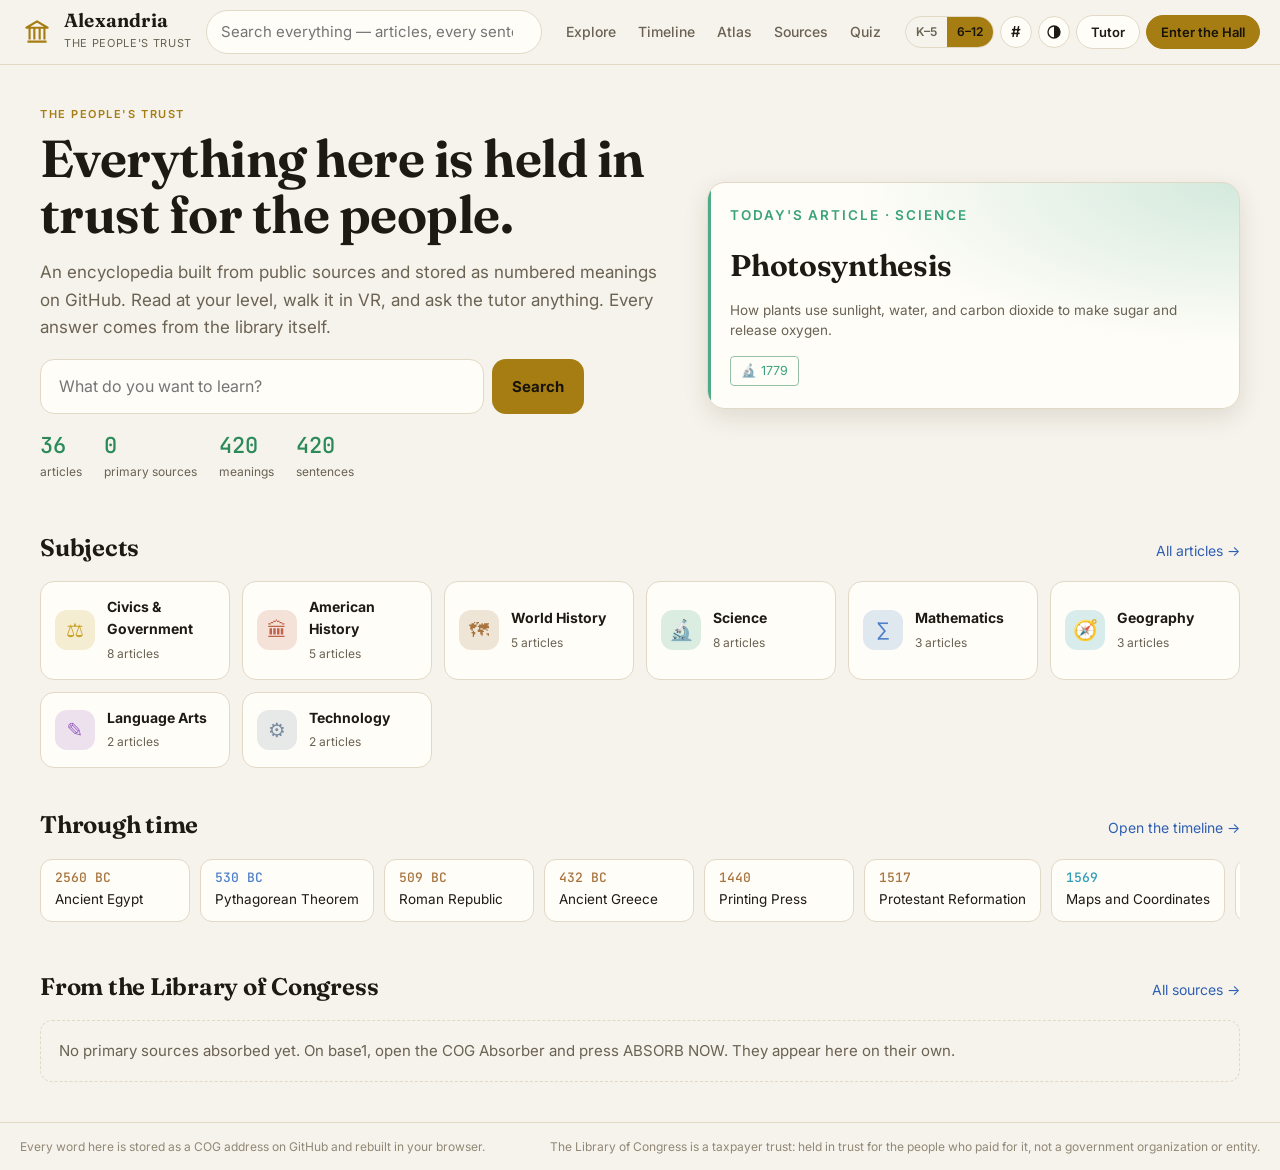
==== alexandria/index.html @ a0bfb89f "Alexandria: modern encyclopedia reader (PC + WebXR VR) built only from COG packs, with grounded tuto" ====
<!DOCTYPE html>
<html lang="en">
<head>
<meta charset="UTF-8">
<meta name="viewport" content="width=device-width, initial-scale=1">
<title>Alexandria — the People's Trust</title>
<meta name="description" content="A modern encyclopedia built entirely from COG numbered meanings on GitHub, with a tutor that answers only from its sources. On PC and in VR.">
<link rel="preconnect" href="https://fonts.googleapis.com">
<link rel="preconnect" href="https://fonts.gstatic.com" crossorigin>
<link href="https://fonts.googleapis.com/css2?family=Fraunces:opsz,wght@9..144,500;9..144,650&family=Inter:wght@400;500;600&family=JetBrains+Mono:wght@400;500&display=swap" rel="stylesheet">
<link rel="stylesheet" href="app.css">
<link rel="icon" href="data:image/svg+xml,%3Csvg xmlns='http://www.w3.org/2000/svg' viewBox='0 0 64 64'%3E%3Crect width='64' height='64' rx='14' fill='%2311151c'/%3E%3Cpath d='M14 50h36M18 46V26M27 46V26M37 46V26M46 46V26M12 24l20-12 20 12z' stroke='%23d4ad3b' stroke-width='4' fill='none' stroke-linejoin='round'/%3E%3C/svg%3E">
<script type="importmap">
{ "imports": {
  "three": "https://cdn.jsdelivr.net/npm/three@0.160.0/build/three.module.js",
  "three/addons/": "https://cdn.jsdelivr.net/npm/three@0.160.0/examples/jsm/"
} }
</script>
</head>
<body>
<header class="top">
  <a class="brand" href="#/">
    <svg viewBox="0 0 64 64" aria-hidden="true"><path d="M14 50h36M18 46V26M27 46V26M37 46V26M46 46V26M12 24l20-12 20 12z"/></svg>
    <span><b>Alexandria</b><small>the People's Trust</small></span>
  </a>
  <div class="search">
    <input id="q" type="search" placeholder="Search everything — articles, every sentence, primary sources" autocomplete="off" aria-label="Search">
    <div id="sugg" class="sugg" hidden></div>
  </div>
  <nav class="nav">
    <a href="#/explore" data-nav="explore">Explore</a>
    <a href="#/timeline" data-nav="timeline">Timeline</a>
    <a href="#/atlas" data-nav="atlas">Atlas</a>
    <a href="#/sources" data-nav="sources">Sources</a>
    <a href="#/quiz" data-nav="quiz">Quiz</a>
  </nav>
  <div class="tools">
    <div class="seg" role="group" aria-label="Reading level">
      <button data-level="young" title="Young readers (K–5)">K–5</button>
      <button data-level="deeper" title="Explore deeper (6–12)">6–12</button>
    </div>
    <button class="icon" id="nums" title="Show COG numbers" aria-pressed="false">#</button>
    <button class="icon" id="theme" title="Light / dark"><svg viewBox="0 0 24 24" aria-hidden="true"><path d="M12 2a10 10 0 1 0 0 20 10 10 0 0 0 0-20zm0 2v16a8 8 0 0 1 0-16z"/></svg></button>
    <button class="pill" id="tutorBtn">Tutor</button>
    <button class="pill gold" id="vrBtn" title="Walk the library in VR (or in 3D on this screen)">Enter the Hall</button>
  </div>
</header>

<main id="view" tabindex="-1"></main>

<aside id="tutor" class="tutor" hidden aria-label="Tutor">
  <div class="tutor-head">
    <div><b>Tutor</b><small id="tutorMode">answers only from the library</small></div>
    <button class="icon" id="tutorSet" title="Settings">⚙</button>
    <button class="icon" id="tutorClose" title="Close">✕</button>
  </div>
  <div id="tutorCfg" class="tutor-cfg" hidden>
    <label><input type="checkbox" id="useModel"> Let base1's local model write the answers (still only from library passages)</label>
    <div class="row"><input id="ollamaUrl" placeholder="http://localhost:11434"><select id="ollamaModel"></select><button id="ollamaTest">Connect</button></div>
    <p class="fine">On base1, start Ollama with <code>OLLAMA_ORIGINS=https://pxd2.github.io</code> so this page may talk to it. Without it the tutor still answers from the library.</p>
  </div>
  <div id="chat" class="chat"></div>
  <div class="chips" id="chips"></div>
  <form id="ask" class="ask"><input id="askIn" placeholder="Ask anything about the library…" autocomplete="off"><button>Ask</button></form>
</aside>

<div id="hall" class="hall" hidden>
  <div class="hall-bar"><b>The Great Hall</b><span id="hallHint">Drag to look · click a book to read · click the floor to walk</span><button class="pill" id="hallExit">Leave the Hall</button></div>
</div>

<footer class="foot">
  <span>Every word here is stored as a COG address on GitHub and rebuilt in your browser.</span>
  <span id="trust"></span>
</footer>
<script type="module" src="app.js"></script>
</body>
</html>
---- alexandria/app.css ----
:root {
  --bg: #0d1016; --bg2: #121620; --panel: #161b26; --panel2: #1c2230; --line: #262d3b; --ink: #e9e6df; --muted: #9aa1ad;
  --dim: #6c7380; --gold: #d4ad3b; --gold2: #e9c55a; --blue: #7aa7f0; --ok: #79c99d; --shadow: 0 10px 30px rgba(0,0,0,.35);
  --serif: "Fraunces", Georgia, serif; --sans: "Inter", system-ui, -apple-system, "Segoe UI", sans-serif; --mono: "JetBrains Mono", ui-monospace, Consolas, monospace;
  color-scheme: dark;
}
@media (prefers-color-scheme: light) {
  :root:not([data-theme="dark"]) {
    --bg: #f6f3ec; --bg2: #efe9dd; --panel: #fffdf8; --panel2: #f4efe4; --line: #e1d8c6; --ink: #1d1a14; --muted: #6a6253;
    --dim: #918876; --gold: #a57d12; --gold2: #8a6a10; --blue: #2f5fb3; --ok: #2c8a5a; --shadow: 0 8px 24px rgba(60,45,10,.12); color-scheme: light;
  }
}
:root[data-theme="light"] {
  --bg: #f6f3ec; --bg2: #efe9dd; --panel: #fffdf8; --panel2: #f4efe4; --line: #e1d8c6; --ink: #1d1a14; --muted: #6a6253;
  --dim: #918876; --gold: #a57d12; --gold2: #8a6a10; --blue: #2f5fb3; --ok: #2c8a5a; --shadow: 0 8px 24px rgba(60,45,10,.12); color-scheme: light;
}
:root[data-theme="dark"] { color-scheme: dark; }
* { box-sizing: border-box; }
[hidden] { display: none !important; }
html, body { margin: 0; }
body { background: var(--bg); color: var(--ink); font: 15px/1.6 var(--sans); min-height: 100vh; display: flex; flex-direction: column; }
a { color: var(--blue); text-decoration: none; }
a:hover { text-decoration: underline; }
button { font: inherit; color: inherit; cursor: pointer; }
input, select { font: inherit; color: var(--ink); }
.fine { font-size: 12px; color: var(--muted); }
code { font-family: var(--mono); font-size: .85em; background: var(--panel2); padding: 1px 5px; border-radius: 4px; }

/* ---------- top bar */
.top { position: sticky; top: 0; z-index: 20; display: flex; align-items: center; gap: 14px; padding: 10px 20px;
  background: color-mix(in srgb, var(--bg) 88%, transparent); backdrop-filter: blur(10px); border-bottom: 1px solid var(--line); }
.brand { display: flex; align-items: center; gap: 10px; color: var(--ink); text-decoration: none !important; flex: none; }
.brand svg { width: 34px; height: 34px; stroke: var(--gold); stroke-width: 4; fill: none; stroke-linejoin: round; }
.brand b { font: 650 19px/1 var(--serif); letter-spacing: .01em; display: block; }
.brand small { font-size: 11px; color: var(--muted); letter-spacing: .06em; text-transform: uppercase; }
.search { position: relative; flex: 1; min-width: 160px; max-width: 520px; }
.search input { width: 100%; padding: 9px 14px; border-radius: 999px; border: 1px solid var(--line); background: var(--panel); outline: none; }
.search input:focus { border-color: var(--gold); box-shadow: 0 0 0 3px color-mix(in srgb, var(--gold) 20%, transparent); }
.sugg { position: absolute; top: calc(100% + 6px); left: 0; right: 0; background: var(--panel); border: 1px solid var(--line); border-radius: 12px;
  box-shadow: var(--shadow); max-height: 70vh; overflow: auto; padding: 6px; }
.sugg h6 { margin: 8px 10px 4px; font: 600 10px/1 var(--sans); letter-spacing: .1em; text-transform: uppercase; color: var(--dim); }
.sugg a { display: block; padding: 7px 10px; border-radius: 8px; color: var(--ink); text-decoration: none; }
.sugg a:hover, .sugg a.on { background: var(--panel2); }
.sugg a small { display: block; color: var(--muted); font-size: 12px; white-space: nowrap; overflow: hidden; text-overflow: ellipsis; }
.nav { display: flex; gap: 2px; }
.nav a { color: var(--muted); padding: 6px 10px; border-radius: 8px; text-decoration: none; font-weight: 500; font-size: 14px; }
.nav a:hover, .nav a.on { color: var(--ink); background: var(--panel); }
.tools { display: flex; align-items: center; gap: 6px; margin-left: auto; }
.seg { display: flex; border: 1px solid var(--line); border-radius: 999px; overflow: hidden; }
.seg button { background: transparent; border: 0; padding: 5px 10px; font-size: 12px; font-weight: 600; color: var(--muted); }
.seg button.on { background: var(--gold); color: #17130a; }
.icon svg { width: 16px; height: 16px; display: block; margin: auto; fill: currentColor; }
.icon { width: 32px; height: 32px; border-radius: 999px; border: 1px solid var(--line); background: var(--panel); font-weight: 600; }
.icon[aria-pressed="true"] { border-color: var(--gold); color: var(--gold); }
.pill { border: 1px solid var(--line); background: var(--panel); padding: 6px 14px; border-radius: 999px; font-weight: 600; font-size: 13px; }
.pill:hover { border-color: var(--gold); }
.pill.gold { background: var(--gold); color: #17130a; border-color: var(--gold); }
.pill.gold:hover { background: var(--gold2); }
@media (max-width: 1180px) { .nav { display: none; } }
@media (max-width: 760px) {
  .top { flex-wrap: wrap; padding: 8px 16px; gap: 8px; }
  .brand small { display: none; }
  .search { order: 3; flex-basis: 100%; max-width: none; }
  .tools { gap: 4px; }
  #vrBtn { padding: 6px 10px; }
}

main { flex: 1; width: 100%; max-width: 1240px; margin: 0 auto; padding: 26px 20px 40px; outline: none; }
@media (max-width: 760px) { main { padding: 18px 16px 30px; } }
.foot { display: flex; flex-wrap: wrap; gap: 6px 20px; justify-content: space-between; padding: 14px 20px; border-top: 1px solid var(--line); font-size: 12px; color: var(--dim); }

/* ---------- shared blocks */
.kicker { font: 600 11px/1 var(--sans); letter-spacing: .14em; text-transform: uppercase; color: var(--gold); margin: 0 0 10px; }
h1, h2, h3 { font-family: var(--serif); font-weight: 650; letter-spacing: -.01em; margin: 0; }
h1 { font-size: clamp(30px, 4.4vw, 52px); line-height: 1.08; }
h2 { font-size: 24px; margin-bottom: 14px; }
.lead { color: var(--muted); font-size: 17px; max-width: 46rem; }
.grid { display: grid; gap: 14px; grid-template-columns: repeat(auto-fill, minmax(240px, 1fr)); }
.card { position: relative; display: block; background: var(--panel); border: 1px solid var(--line); border-radius: 14px; padding: 16px 16px 14px;
  color: var(--ink); text-decoration: none !important; transition: transform .15s, border-color .15s, box-shadow .15s; overflow: hidden; }
.card:hover { transform: translateY(-2px); border-color: color-mix(in srgb, var(--accent, var(--gold)) 70%, var(--line)); box-shadow: var(--shadow); }
.card::before { content: ""; position: absolute; inset: 0 auto 0 0; width: 3px; background: var(--accent, var(--gold)); opacity: .9; }
.card h3 { font-size: 18px; margin: 2px 0 6px; }
.card p { margin: 0; color: var(--muted); font-size: 13.5px; line-height: 1.5; }
.card .meta { font: 500 11px/1 var(--mono); color: var(--accent, var(--gold)); letter-spacing: .03em; }
.section { margin-top: 38px; }
.row-head { display: flex; align-items: baseline; justify-content: space-between; gap: 12px; }
.row-head a { font-size: 14px; }
.empty { color: var(--muted); padding: 18px; border: 1px dashed var(--line); border-radius: 12px; }

/* ---------- home */
.hero { display: grid; grid-template-columns: 1.2fr 1fr; gap: 28px; align-items: center; padding: 18px 0 8px; }
.hero .big-search { margin-top: 18px; display: flex; gap: 8px; max-width: 34rem; }
.hero .big-search input { flex: 1; padding: 14px 18px; border-radius: 14px; border: 1px solid var(--line); background: var(--panel); font-size: 16px; outline: none; }
.hero .big-search input:focus { border-color: var(--gold); }
.hero .big-search button { border: 0; background: var(--gold); color: #17130a; border-radius: 14px; padding: 0 20px; font-weight: 700; }
.stats { display: flex; flex-wrap: wrap; gap: 22px; margin-top: 20px; }
.stats b { display: block; font: 500 22px/1.1 var(--mono); color: var(--ok); }
.stats span { font-size: 12px; color: var(--muted); }
.feature { background: radial-gradient(120% 120% at 100% 0%, color-mix(in srgb, var(--accent) 22%, var(--panel)) 0%, var(--panel) 60%);
  border: 1px solid var(--line); border-radius: 18px; padding: 22px; box-shadow: var(--shadow); }
.feature .kicker { color: var(--accent); }
.feature h2 { font-size: 30px; margin: 4px 0 10px; }
.feature p { color: var(--muted); margin: 0 0 16px; }
@media (max-width: 900px) { .hero { grid-template-columns: minmax(0, 1fr); } }
.hero > * { min-width: 0; }
.hero .big-search input { min-width: 0; }
.subjects { display: grid; gap: 12px; grid-template-columns: repeat(auto-fill, minmax(170px, 1fr)); }
.subject { display: flex; gap: 12px; align-items: center; padding: 14px; border-radius: 14px; background: var(--panel); border: 1px solid var(--line);
  color: var(--ink); text-decoration: none !important; transition: border-color .15s, transform .15s; }
.subject:hover { border-color: var(--accent); transform: translateY(-1px); }
.subject i { font-style: normal; width: 40px; height: 40px; border-radius: 12px; display: grid; place-items: center; font-size: 20px;
  background: color-mix(in srgb, var(--accent) 18%, transparent); color: var(--accent); flex: none; }
.subject b { display: block; font-size: 14px; }
.subject small { color: var(--muted); font-size: 12px; }
.strip { display: flex; gap: 10px; overflow-x: auto; padding-bottom: 8px; scroll-snap-type: x mandatory; }
.strip a { flex: 0 0 auto; scroll-snap-align: start; padding: 10px 14px; border-radius: 12px; background: var(--panel); border: 1px solid var(--line);
  color: var(--ink); text-decoration: none; min-width: 150px; }
.strip a b { display: block; font: 500 13px/1.3 var(--mono); color: var(--accent); }
.strip a span { font-size: 13.5px; }

/* ---------- article */
.article { display: grid; grid-template-columns: minmax(0, 1fr) 300px; gap: 36px; }
@media (max-width: 980px) { .article { grid-template-columns: 1fr; } }
.crumbs { font-size: 13px; color: var(--muted); margin-bottom: 12px; }
.art-head h1 { margin: 4px 0 10px; }
.facts { display: flex; flex-wrap: wrap; gap: 8px; margin: 14px 0 18px; }
.chip { display: inline-flex; align-items: center; gap: 6px; padding: 4px 10px; border-radius: 999px; background: var(--panel); border: 1px solid var(--line);
  font-size: 12.5px; color: var(--muted); }
.chip.s { color: var(--accent); border-color: color-mix(in srgb, var(--accent) 45%, var(--line)); }
.levels { display: inline-flex; gap: 4px; padding: 4px; background: var(--panel); border: 1px solid var(--line); border-radius: 12px; margin-bottom: 18px; }
.levels button { border: 0; background: transparent; padding: 7px 14px; border-radius: 9px; font-weight: 600; font-size: 13.5px; color: var(--muted); }
.levels button.on { background: var(--panel2); color: var(--ink); box-shadow: inset 0 0 0 1px var(--line); }
.prose { font: 400 19px/1.75 var(--serif); max-width: 44rem; }
.prose.young { font-size: 21px; line-height: 1.8; }
.prose p { margin: 0 0 1.1em; }
.s { border-radius: 4px; transition: background .2s; }
.s.speak { background: color-mix(in srgb, var(--gold) 28%, transparent); }
.nums .s { cursor: pointer; }
.nums .s:hover { background: color-mix(in srgb, var(--blue) 18%, transparent); }
.addr { display: none; font: 500 10px/1 var(--mono); color: var(--ok); vertical-align: super; margin-left: 2px; }
.nums .addr { display: inline; }
.art-actions { display: flex; flex-wrap: wrap; gap: 8px; margin: 6px 0 24px; }
.side > div { background: var(--panel); border: 1px solid var(--line); border-radius: 14px; padding: 16px; margin-bottom: 14px; }
.side h4 { margin: 0 0 10px; font: 600 11px/1 var(--sans); letter-spacing: .12em; text-transform: uppercase; color: var(--dim); }
.side ul { list-style: none; margin: 0; padding: 0; }
.side li { padding: 5px 0; border-bottom: 1px solid var(--line); font-size: 14px; }
.side li:last-child { border-bottom: 0; }
.mini-map { height: 190px; border-radius: 10px; overflow: hidden; }
.quiz { margin-top: 30px; background: var(--panel); border: 1px solid var(--line); border-radius: 16px; padding: 20px; max-width: 44rem; }
.quiz h3 { font-size: 20px; margin-bottom: 4px; }
.q { margin-top: 16px; }
.q p { margin: 0 0 8px; font-weight: 600; }
.opts { display: grid; gap: 6px; grid-template-columns: repeat(auto-fill, minmax(200px, 1fr)); }
.opts button { text-align: left; padding: 9px 12px; border-radius: 10px; border: 1px solid var(--line); background: var(--panel2); }
.opts button:hover:not(:disabled) { border-color: var(--gold); }
.opts button.right { border-color: var(--ok); background: color-mix(in srgb, var(--ok) 18%, var(--panel2)); }
.opts button.wrong { border-color: #d36b5a; background: color-mix(in srgb, #d36b5a 16%, var(--panel2)); }
.score { margin-top: 14px; font-weight: 600; color: var(--ok); }

/* ---------- meaning view */
.variants { list-style: none; padding: 0; margin: 14px 0 0; max-width: 46rem; }
.variants li { display: flex; gap: 14px; padding: 10px 0; border-bottom: 1px solid var(--line); font: 18px/1.5 var(--serif); }
.variants li b { font: 500 12px/2 var(--mono); color: var(--ok); min-width: 5.5em; }
.variants li.hi { color: var(--gold); }

/* ---------- timeline */
.tl-controls { display: flex; flex-wrap: wrap; gap: 6px; margin: 12px 0 18px; }
.tl-controls button { border: 1px solid var(--line); background: var(--panel); border-radius: 999px; padding: 5px 12px; font-size: 13px; }
.tl-controls button.on { background: var(--ink); color: var(--bg); border-color: var(--ink); }
.timeline { position: relative; margin-left: 10px; padding-left: 26px; border-left: 2px solid var(--line); }
.era { font: 650 22px/1 var(--serif); margin: 26px 0 12px -26px; padding-left: 26px; position: relative; color: var(--muted); }
.era::before { content: ""; position: absolute; left: -7px; top: 6px; width: 12px; height: 12px; border-radius: 50%; background: var(--gold); }
.tl-item { position: relative; display: grid; grid-template-columns: 90px 1fr; gap: 14px; padding: 10px 14px; margin: 6px 0; border-radius: 12px;
  background: var(--panel); border: 1px solid var(--line); color: var(--ink); text-decoration: none !important; scroll-margin-top: 120px; }
.tl-item::before { content: ""; position: absolute; left: -33px; top: 18px; width: 10px; height: 10px; border-radius: 50%; background: var(--accent); box-shadow: 0 0 0 3px var(--bg); }
.tl-item:hover { border-color: var(--accent); }
.tl-item.flash { animation: flash 1.6s ease-out; }
@keyframes flash { 0% { box-shadow: 0 0 0 3px var(--gold); } 100% { box-shadow: 0 0 0 0 transparent; } }
.tl-item b { font: 500 14px/1.6 var(--mono); color: var(--accent); }
.tl-item span small { display: block; color: var(--muted); font-size: 13px; }

/* ---------- atlas */
.atlas { height: calc(100vh - 230px); min-height: 420px; border-radius: 16px; overflow: hidden; border: 1px solid var(--line); }
.leaflet-container { background: var(--bg2) !important; font: inherit !important; }
.leaflet-popup-content-wrapper, .leaflet-popup-tip { background: var(--panel) !important; color: var(--ink) !important; }
.leaflet-popup-content a { font-weight: 600; }

/* ---------- reader for sources */
.doc { background: var(--panel); border: 1px solid var(--line); border-radius: 16px; padding: 24px; margin-top: 16px; }

/* ---------- tutor */
.tutor { position: fixed; z-index: 40; right: 16px; top: 76px; bottom: 16px; width: min(420px, calc(100vw - 32px)); display: flex; flex-direction: column;
  background: var(--panel); border: 1px solid var(--line); border-radius: 18px; box-shadow: var(--shadow); overflow: hidden; }
@media (max-width: 760px) { .tutor { inset: 0; width: auto; border-radius: 0; top: 0; } }
.tutor-head { display: flex; align-items: center; gap: 6px; padding: 12px 12px 12px 16px; border-bottom: 1px solid var(--line); }
.tutor-head > div { flex: 1; }
.tutor-head b { font: 650 18px/1 var(--serif); display: block; }
.tutor-head small { color: var(--muted); font-size: 12px; }
.tutor-cfg { padding: 12px 16px; border-bottom: 1px solid var(--line); background: var(--panel2); font-size: 13px; }
.tutor-cfg .row { display: flex; gap: 6px; margin: 8px 0; }
.tutor-cfg input:not([type]), .tutor-cfg select { flex: 1; min-width: 0; padding: 6px 8px; border-radius: 8px; border: 1px solid var(--line); background: var(--panel); }
.tutor-cfg button { border: 1px solid var(--line); background: var(--panel); border-radius: 8px; padding: 6px 10px; }
.chat { flex: 1; overflow: auto; padding: 14px 16px; display: flex; flex-direction: column; gap: 12px; }
.msg { max-width: 92%; padding: 10px 13px; border-radius: 14px; font-size: 14.5px; line-height: 1.55; }
.msg.me { align-self: flex-end; background: color-mix(in srgb, var(--blue) 22%, var(--panel2)); border-bottom-right-radius: 4px; }
.msg.ai { align-self: flex-start; background: var(--panel2); border-bottom-left-radius: 4px; }
.msg blockquote { margin: 8px 0 0; padding: 6px 10px; border-left: 3px solid var(--gold); background: color-mix(in srgb, var(--gold) 8%, transparent); border-radius: 0 8px 8px 0; font-family: var(--serif); }
.msg blockquote a { font: 500 11px/1 var(--mono); color: var(--ok); margin-left: 6px; }
.msg .acts { display: flex; flex-wrap: wrap; gap: 6px; margin-top: 8px; }
.msg .acts a { font-size: 12.5px; padding: 3px 9px; border-radius: 999px; border: 1px solid var(--line); text-decoration: none; }
.msg small { display: block; color: var(--dim); font-size: 11px; margin-top: 6px; }
.chips { display: flex; flex-wrap: wrap; gap: 6px; padding: 0 16px 10px; }
.chips button { font-size: 12.5px; border: 1px solid var(--line); background: transparent; border-radius: 999px; padding: 4px 10px; color: var(--muted); }
.chips button:hover { color: var(--ink); border-color: var(--gold); }
.ask { display: flex; gap: 8px; padding: 12px; border-top: 1px solid var(--line); }
.ask input { flex: 1; padding: 10px 12px; border-radius: 12px; border: 1px solid var(--line); background: var(--bg2); outline: none; }
.ask input:focus { border-color: var(--gold); }
.ask button { border: 0; border-radius: 12px; padding: 0 16px; background: var(--gold); color: #17130a; font-weight: 700; }

/* ---------- 3D / VR hall */
.hall { position: fixed; inset: 0; z-index: 60; background: #07090d; }
.hall canvas { display: block; }
.hall-bar { position: absolute; z-index: 2; top: 12px; left: 12px; right: 12px; display: flex; align-items: center; gap: 14px; padding: 8px 10px 8px 16px;
  background: rgba(15,18,25,.78); border: 1px solid #262d3b; border-radius: 14px; color: #e9e6df; backdrop-filter: blur(6px); }
.hall-bar span { flex: 1; color: #9aa1ad; font-size: 13px; }
.hall-bar .pill { background: #161b26; color: #e9e6df; border-color: #262d3b; }
#VRButton { font-family: var(--sans) !important; }
@media (prefers-reduced-motion: reduce) { * { transition: none !important; animation: none !important; } }
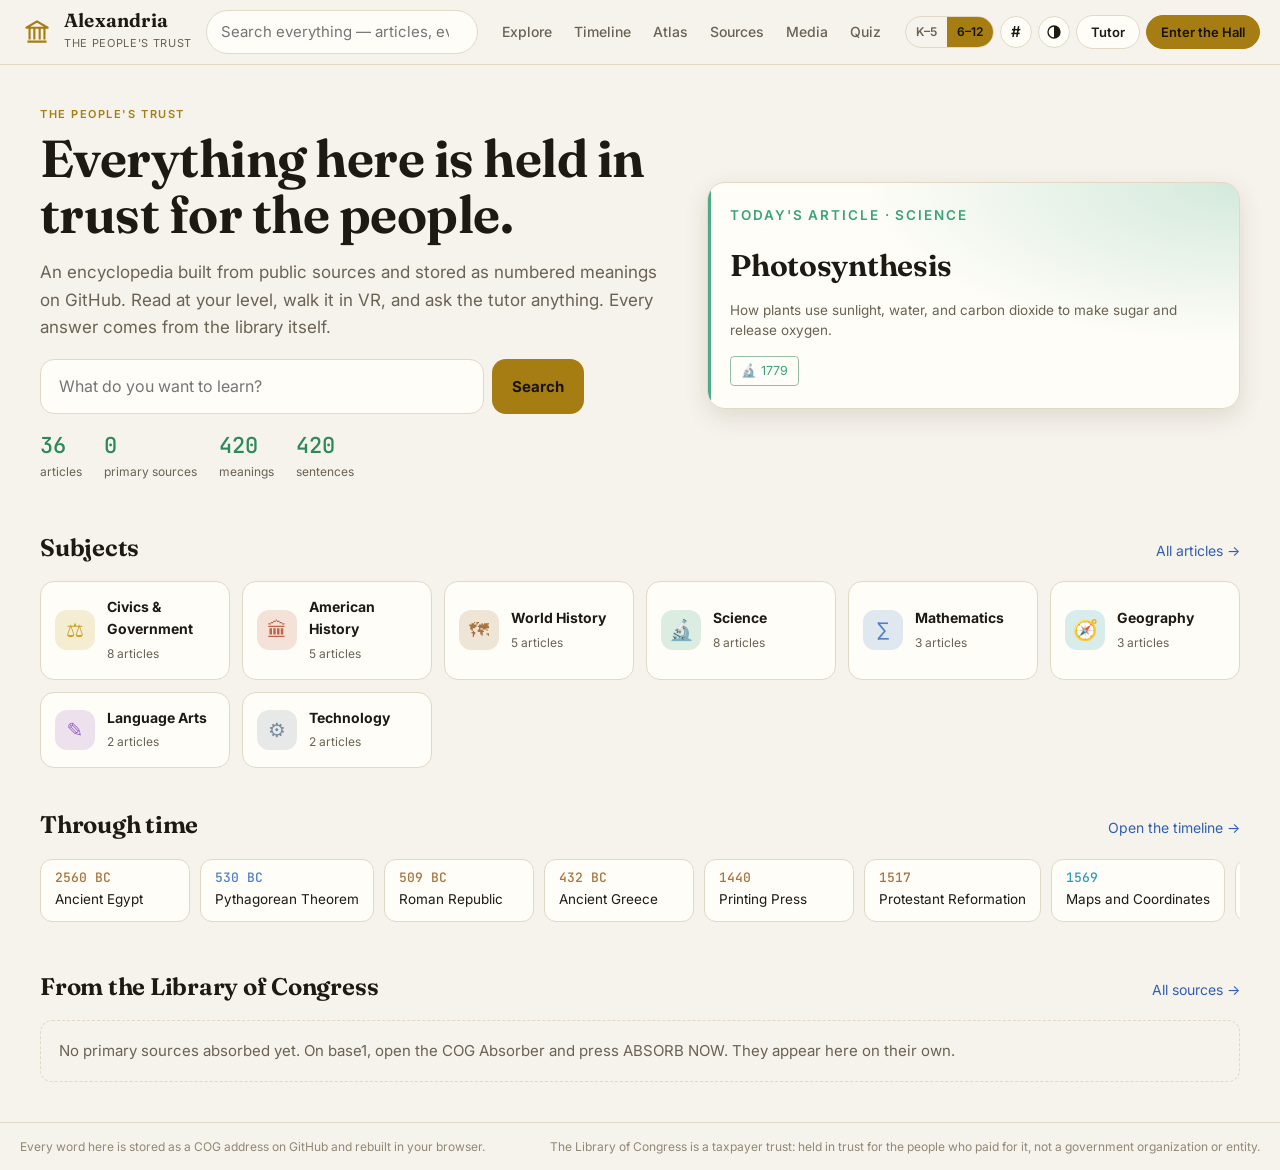
==== commit 1b7f3257: "Media and more archives: video, audio, photos, maps, manuscripts, newspapers from loc.gov + Internet" ====
--- a/alexandria/index.html
+++ b/alexandria/index.html
@@ -32,6 +32,7 @@
     <a href="#/timeline" data-nav="timeline">Timeline</a>
     <a href="#/atlas" data-nav="atlas">Atlas</a>
     <a href="#/sources" data-nav="sources">Sources</a>
+    <a href="#/media" data-nav="media">Media</a>
     <a href="#/quiz" data-nav="quiz">Quiz</a>
   </nav>
   <div class="tools">
--- a/alexandria/app.css
+++ b/alexandria/app.css
@@ -56,7 +56,11 @@
 .pill:hover { border-color: var(--gold); }
 .pill.gold { background: var(--gold); color: #17130a; border-color: var(--gold); }
 .pill.gold:hover { background: var(--gold2); }
-@media (max-width: 1180px) { .nav { display: none; } }
+@media (max-width: 1180px) {
+  .top { flex-wrap: wrap; }
+  .nav { order: 4; flex-basis: 100%; overflow-x: auto; scrollbar-width: none; margin: 0 -4px; }
+  .nav::-webkit-scrollbar { display: none; }
+}
 @media (max-width: 760px) {
   .top { flex-wrap: wrap; padding: 8px 16px; gap: 8px; }
   .brand small { display: none; }
@@ -189,6 +193,20 @@
 /* ---------- reader for sources */
 .doc { background: var(--panel); border: 1px solid var(--line); border-radius: 16px; padding: 24px; margin-top: 16px; }
 
+.card.has-thumb { padding-top: 0; }
+.thumb { position: relative; margin: 0 -16px 12px; height: 150px; background: var(--bg2) center/cover no-repeat; border-bottom: 1px solid var(--line); }
+.thumb b { position: absolute; left: 12px; bottom: 10px; width: 36px; height: 36px; border-radius: 50%; display: grid; place-items: center;
+  background: rgba(10,12,16,.75); color: #fff; font-size: 15px; }
+.media-box { margin: 18px 0 6px; max-width: 58rem; }
+.player { width: 100%; border-radius: 14px; background: #000; display: block; }
+video.player { max-height: 68vh; }
+.audio-wrap { display: flex; gap: 14px; align-items: center; background: var(--panel); border: 1px solid var(--line); border-radius: 14px; padding: 12px; }
+.audio-wrap img { width: 96px; height: 96px; object-fit: cover; border-radius: 10px; }
+.gallery { margin: 0; }
+.gallery > a img { width: 100%; max-height: 70vh; object-fit: contain; background: var(--bg2); border-radius: 14px; border: 1px solid var(--line); }
+.gallery .thumbs { display: flex; gap: 8px; margin-top: 8px; overflow-x: auto; }
+.gallery .thumbs img { width: 84px; height: 64px; object-fit: cover; border-radius: 8px; cursor: pointer; border: 1px solid var(--line); }
+
 /* ---------- tutor */
 .tutor { position: fixed; z-index: 40; right: 16px; top: 76px; bottom: 16px; width: min(420px, calc(100vw - 32px)); display: flex; flex-direction: column;
   background: var(--panel); border: 1px solid var(--line); border-radius: 18px; box-shadow: var(--shadow); overflow: hidden; }
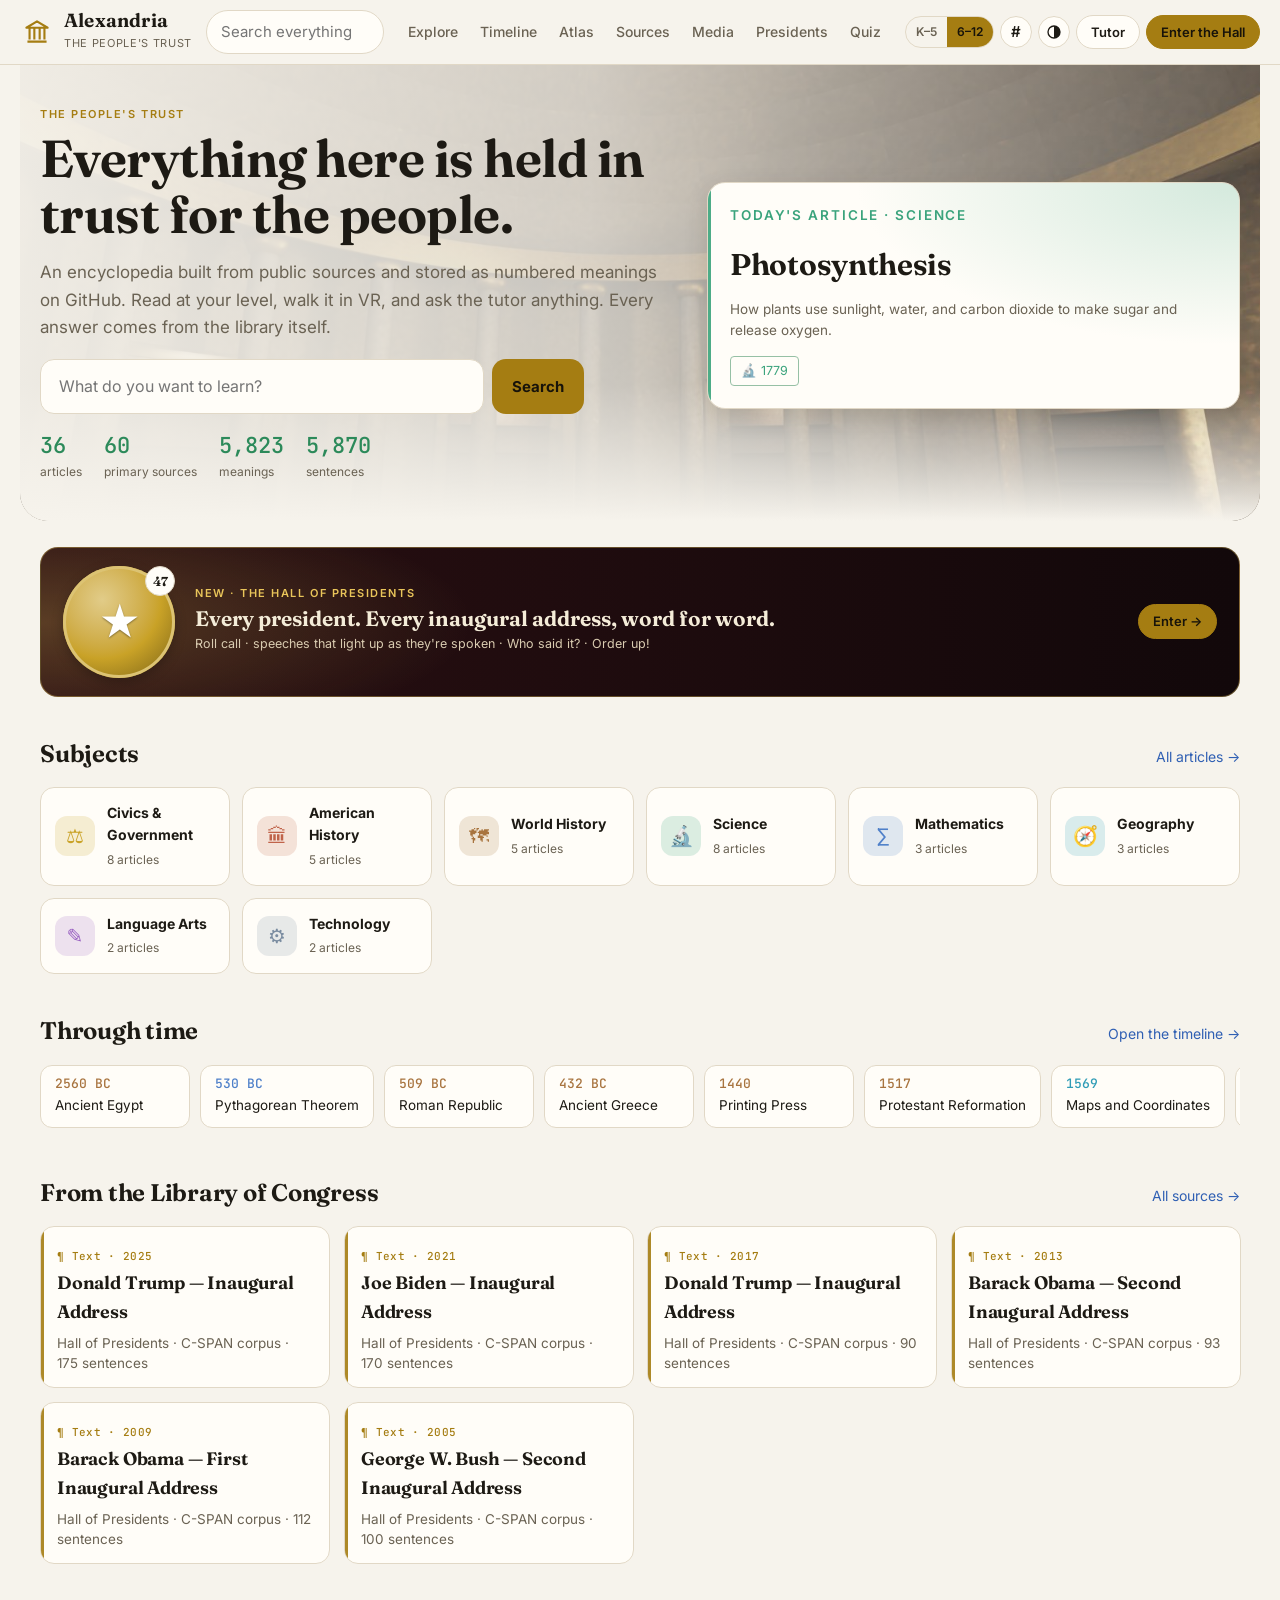
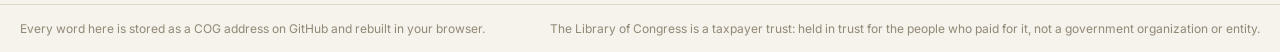
==== commit 53244d96: "Hall of Presidents (47 presidencies, 60 inaugural addresses as COG, roll call, games) + Blender-bake" ====
--- a/alexandria/index.html
+++ b/alexandria/index.html
@@ -33,6 +33,7 @@
     <a href="#/atlas" data-nav="atlas">Atlas</a>
     <a href="#/sources" data-nav="sources">Sources</a>
     <a href="#/media" data-nav="media">Media</a>
+    <a href="#/presidents" data-nav="presidents">Presidents</a>
     <a href="#/quiz" data-nav="quiz">Quiz</a>
   </nav>
   <div class="tools">
--- a/alexandria/app.css
+++ b/alexandria/app.css
@@ -93,6 +93,14 @@
 .empty { color: var(--muted); padding: 18px; border: 1px dashed var(--line); border-radius: 12px; }
 
 /* ---------- home */
+.hero-wrap { position: relative; margin: -26px -20px 0; padding: 26px 20px 30px; border-radius: 0 0 28px 28px; overflow: hidden; isolation: isolate; }
+.hero-wrap::before { content: ""; position: absolute; inset: 0; z-index: -2; background: url("img/rotunda.jpg") center 40%/cover no-repeat; transform: scale(1.04); animation: drift 40s ease-in-out infinite alternate; }
+.hero-wrap::after { content: ""; position: absolute; inset: 0; z-index: -1;
+  background: linear-gradient(90deg, color-mix(in srgb, var(--bg) 96%, transparent) 0%, color-mix(in srgb, var(--bg) 80%, transparent) 46%, color-mix(in srgb, var(--bg) 25%, transparent) 100%),
+              linear-gradient(0deg, var(--bg) 0%, transparent 30%); }
+@keyframes drift { from { transform: scale(1.04) translate(0, 0); } to { transform: scale(1.12) translate(-2%, 1%); } }
+@media (max-width: 760px) { .hero-wrap { margin: -18px -16px 0; padding: 18px 16px 24px; } }
+@media (max-width: 900px) { .hero-wrap::after { background: linear-gradient(0deg, var(--bg) 8%, color-mix(in srgb, var(--bg) 82%, transparent) 60%, color-mix(in srgb, var(--bg) 55%, transparent) 100%); } }
 .hero { display: grid; grid-template-columns: 1.2fr 1fr; gap: 28px; align-items: center; padding: 18px 0 8px; }
 .hero .big-search { margin-top: 18px; display: flex; gap: 8px; max-width: 34rem; }
 .hero .big-search input { flex: 1; padding: 14px 18px; border-radius: 14px; border: 1px solid var(--line); background: var(--panel); font-size: 16px; outline: none; }
@@ -122,6 +130,18 @@
   color: var(--ink); text-decoration: none; min-width: 150px; }
 .strip a b { display: block; font: 500 13px/1.3 var(--mono); color: var(--accent); }
 .strip a span { font-size: 13.5px; }
+
+/* ---------- page backgrounds */
+body[data-page="article"] main { background: radial-gradient(60% 40% at 15% 0%, color-mix(in srgb, var(--page-accent, var(--gold)) 16%, transparent), transparent 70%); }
+body[data-page="media"] { background: radial-gradient(80% 50% at 50% -10%, #1d2233 0%, transparent 60%), var(--bg); }
+body[data-page="presidents"] { background: radial-gradient(70% 40% at 50% -5%, color-mix(in srgb, #6a1018 30%, transparent) 0%, transparent 70%), var(--bg); }
+body[data-page="timeline"] { background: linear-gradient(90deg, color-mix(in srgb, var(--gold) 6%, transparent), transparent 30%), var(--bg); }
+body[data-page="atlas"] { background: radial-gradient(60% 40% at 80% 0%, color-mix(in srgb, #2f9cb6 14%, transparent), transparent 70%), var(--bg); }
+.card, .pcard, .subject { will-change: transform; }
+.card:hover, .pcard:hover { box-shadow: 0 14px 34px rgba(0,0,0,.28), 0 0 0 1px color-mix(in srgb, var(--accent, var(--gold)) 40%, transparent); }
+main > * { animation: rise-in .45s cubic-bezier(.2,.8,.2,1) both; }
+main > *:nth-child(2) { animation-delay: .05s; } main > *:nth-child(3) { animation-delay: .1s; } main > *:nth-child(4) { animation-delay: .15s; }
+@keyframes rise-in { from { opacity: 0; transform: translateY(10px); } to { opacity: 1; transform: none; } }
 
 /* ---------- article */
 .article { display: grid; grid-template-columns: minmax(0, 1fr) 300px; gap: 36px; }
@@ -207,6 +227,81 @@
 .gallery .thumbs { display: flex; gap: 8px; margin-top: 8px; overflow-x: auto; }
 .gallery .thumbs img { width: 84px; height: 64px; object-fit: cover; border-radius: 8px; cursor: pointer; border: 1px solid var(--line); }
 
+/* ---------- Hall of Presidents */
+.medal { --era: var(--gold); position: relative; flex: none; width: 54px; height: 54px; border-radius: 50%; display: grid; place-items: center;
+  background: radial-gradient(circle at 35% 30%, color-mix(in srgb, var(--era) 55%, #fff) 0%, var(--era) 55%, color-mix(in srgb, var(--era) 60%, #000) 100%);
+  box-shadow: inset 0 0 0 3px color-mix(in srgb, #fff 35%, var(--era)), 0 4px 12px rgba(0,0,0,.25); color: #fff; }
+.medal i { font: 650 19px/1 var(--serif); font-style: normal; letter-spacing: .02em; text-shadow: 0 1px 2px rgba(0,0,0,.4); }
+.medal b { position: absolute; top: -6px; right: -6px; min-width: 22px; height: 22px; padding: 0 5px; border-radius: 11px; background: var(--panel);
+  color: var(--ink); border: 1px solid var(--line); font: 600 11px/20px var(--mono); text-align: center; }
+.medal.big { width: 112px; height: 112px; }
+.medal.big i { font-size: 40px; }
+.medal.big b { top: 0; right: 0; min-width: 30px; height: 30px; border-radius: 15px; font-size: 13px; line-height: 28px; }
+.medal.rise { animation: rise .6s cubic-bezier(.2,.8,.2,1); }
+@keyframes rise { from { transform: translateY(24px) scale(.85); opacity: 0; } to { transform: none; opacity: 1; } }
+.pres-hero { position: relative; overflow: hidden; border-radius: 22px; padding: 64px 34px 34px; margin-bottom: 26px; color: #f4ecd8; min-height: 380px;
+  background: linear-gradient(90deg, rgba(10,4,6,.92) 0%, rgba(10,4,6,.7) 45%, rgba(10,4,6,.15) 100%), url("img/theater.jpg") center 35%/cover no-repeat, linear-gradient(180deg, #2a0f12 0%, #12080a 100%); }
+.pres-hero .curtain { position: absolute; inset: 0; pointer-events: none; opacity: .18;
+  background: repeating-linear-gradient(90deg, rgba(120,20,28,.55) 0 18px, rgba(70,8,14,.55) 18px 36px); -webkit-mask: linear-gradient(90deg, #000 0 9%, transparent 16% 84%, #000 91%); mask: linear-gradient(90deg, #000 0 9%, transparent 16% 84%, #000 91%); }
+.pres-hero > * { position: relative; }
+.pres-hero h1 { color: #fff3d6; }
+.pres-hero .lead, .pres-hero .fine { color: #d9cbb0; }
+.pres-hero .kicker { color: #e9c55a; }
+.pres-actions { display: flex; flex-wrap: wrap; gap: 8px; margin: 18px 0 10px; }
+.pres-actions .pill { text-decoration: none; color: #f4ecd8; background: rgba(255,255,255,.06); border-color: rgba(233,197,90,.4); }
+.pres-actions .pill.gold { color: #17130a; background: #e9c55a; }
+.era-row { margin: 30px 0 0; }
+.era-row h2 { display: flex; align-items: baseline; gap: 12px; font-size: 21px; border-bottom: 2px solid var(--era); padding-bottom: 6px; }
+.era-row h2 small { font: 500 12px var(--mono); color: var(--muted); }
+.medals { display: grid; gap: 10px; grid-template-columns: repeat(auto-fill, minmax(230px, 1fr)); margin-top: 12px; }
+.pcard { display: flex; align-items: center; gap: 12px; padding: 10px 12px; border-radius: 14px; background: var(--panel); border: 1px solid var(--line);
+  color: var(--ink); text-decoration: none !important; transition: transform .15s, border-color .15s; }
+.pcard:hover { transform: translateY(-2px); border-color: var(--era); }
+.pcard b { display: block; font-size: 14.5px; }
+.pcard small { display: block; color: var(--muted); font-size: 12px; }
+.pcard em { font-style: normal; font-size: 11px; color: var(--era); font-weight: 600; }
+.spot { display: flex; gap: 26px; align-items: center; padding: 26px; border-radius: 20px; border: 1px solid var(--line);
+  background: radial-gradient(60% 120% at 0% 50%, color-mix(in srgb, var(--era) 22%, var(--panel)) 0%, var(--panel) 70%); }
+.spot h1 { margin: 4px 0 8px; }
+.spot .lead { margin: 8px 0 0; }
+@media (max-width: 640px) { .spot { flex-direction: column; align-items: flex-start; padding: 18px; } }
+.pres-nav { display: flex; justify-content: space-between; gap: 8px; flex-wrap: wrap; margin-top: 28px; }
+.pres-nav a.pill { text-decoration: none; color: inherit; }
+blockquote.famous { margin: 14px 0 0; padding: 10px 16px; border-left: 4px solid var(--gold); font: italic 500 20px/1.5 var(--serif); background: color-mix(in srgb, var(--gold) 9%, transparent); border-radius: 0 12px 12px 0; }
+blockquote.famous.big { font-size: 26px; margin: 18px 0; }
+.speech .s.key { background: color-mix(in srgb, var(--gold) 20%, transparent); box-shadow: inset 0 -2px 0 var(--gold); }
+.speech { font-size: 1.02em; }
+.hall-banner { display: flex; align-items: center; gap: 20px; margin: 26px 0 0; padding: 18px 22px; border-radius: 18px; text-decoration: none !important; color: #f4ecd8;
+  background: radial-gradient(60% 140% at 0% 50%, rgba(233,197,90,.25), transparent 60%), linear-gradient(90deg, #2a0f12, #12080a); border: 1px solid rgba(233,197,90,.35); }
+.hall-banner > span:nth-child(2) { flex: 1; }
+.hall-banner .kicker { color: #e9c55a; margin-bottom: 6px; }
+.hall-banner b { display: block; font: 650 21px/1.25 var(--serif); }
+.hall-banner small { color: #d9cbb0; }
+@media (max-width: 640px) { .hall-banner { flex-wrap: wrap; } .hall-banner .pill { width: 100%; text-align: center; } }
+.roll { text-align: center; }
+.roll-stage { position: relative; padding: 50px 20px 26px; border-radius: 24px; overflow: hidden; color: #f4ecd8; min-height: 360px;
+  background: linear-gradient(180deg, rgba(14,6,8,.55), rgba(10,6,7,.95)), url("img/theater.jpg") center 30%/cover no-repeat, #0a0607; }
+.roll-stage .beam { position: absolute; left: 50%; top: -40px; width: 420px; height: 420px; transform: translateX(-50%);
+  background: radial-gradient(closest-side, rgba(255,226,150,.30), transparent); pointer-events: none; }
+.roll-stage > * { position: relative; }
+.roll-stage #rollMedal { display: flex; justify-content: center; min-height: 112px; }
+.roll-stage h1 { color: #fff3d6; margin: 18px 0 8px; }
+.roll-stage .lead { color: #d9cbb0; margin: 0 auto; }
+.roll-row { display: flex; gap: 6px; overflow-x: auto; padding: 14px 4px; margin: 10px 0; }
+.roll-row span { flex: none; width: 32px; height: 32px; border-radius: 50%; display: grid; place-items: center; font: 500 11px var(--mono);
+  background: var(--panel); border: 1px solid var(--line); color: var(--muted); transition: all .3s; }
+.roll-row span.on { background: var(--gold); color: #17130a; transform: scale(1.25); border-color: var(--gold); }
+.game { background: var(--panel); border: 1px solid var(--line); border-radius: 18px; padding: 22px; margin-top: 18px; max-width: 52rem; }
+.order { display: flex; flex-wrap: wrap; gap: 10px; margin: 18px 0; }
+.order button { display: flex; align-items: center; gap: 10px; padding: 8px 14px 8px 8px; border-radius: 999px; border: 1px solid var(--line); background: var(--panel); }
+.order button:disabled { opacity: .35; }
+.order.picked span { padding: 6px 12px; border-radius: 999px; background: var(--panel2); font-weight: 600; font-size: 14px; }
+.bars { display: flex; align-items: flex-end; gap: 3px; height: 260px; margin-top: 18px; padding: 10px 0 24px; overflow-x: auto; }
+.bars a { position: relative; flex: 1 0 12px; height: 100%; display: flex; align-items: flex-end; text-decoration: none; }
+.bars a i { display: block; width: 100%; height: var(--h); background: color-mix(in srgb, var(--era) 70%, var(--panel2)); border-radius: 4px 4px 0 0; }
+.bars a:hover i, .bars a.mark i { background: var(--era); box-shadow: 0 0 0 2px var(--gold); }
+.bars a small { position: absolute; bottom: -20px; left: 50%; transform: translateX(-50%) rotate(-60deg); transform-origin: center; font: 500 9px var(--mono); color: var(--dim); white-space: nowrap; }
+
 /* ---------- tutor */
 .tutor { position: fixed; z-index: 40; right: 16px; top: 76px; bottom: 16px; width: min(420px, calc(100vw - 32px)); display: flex; flex-direction: column;
   background: var(--panel); border: 1px solid var(--line); border-radius: 18px; box-shadow: var(--shadow); overflow: hidden; }
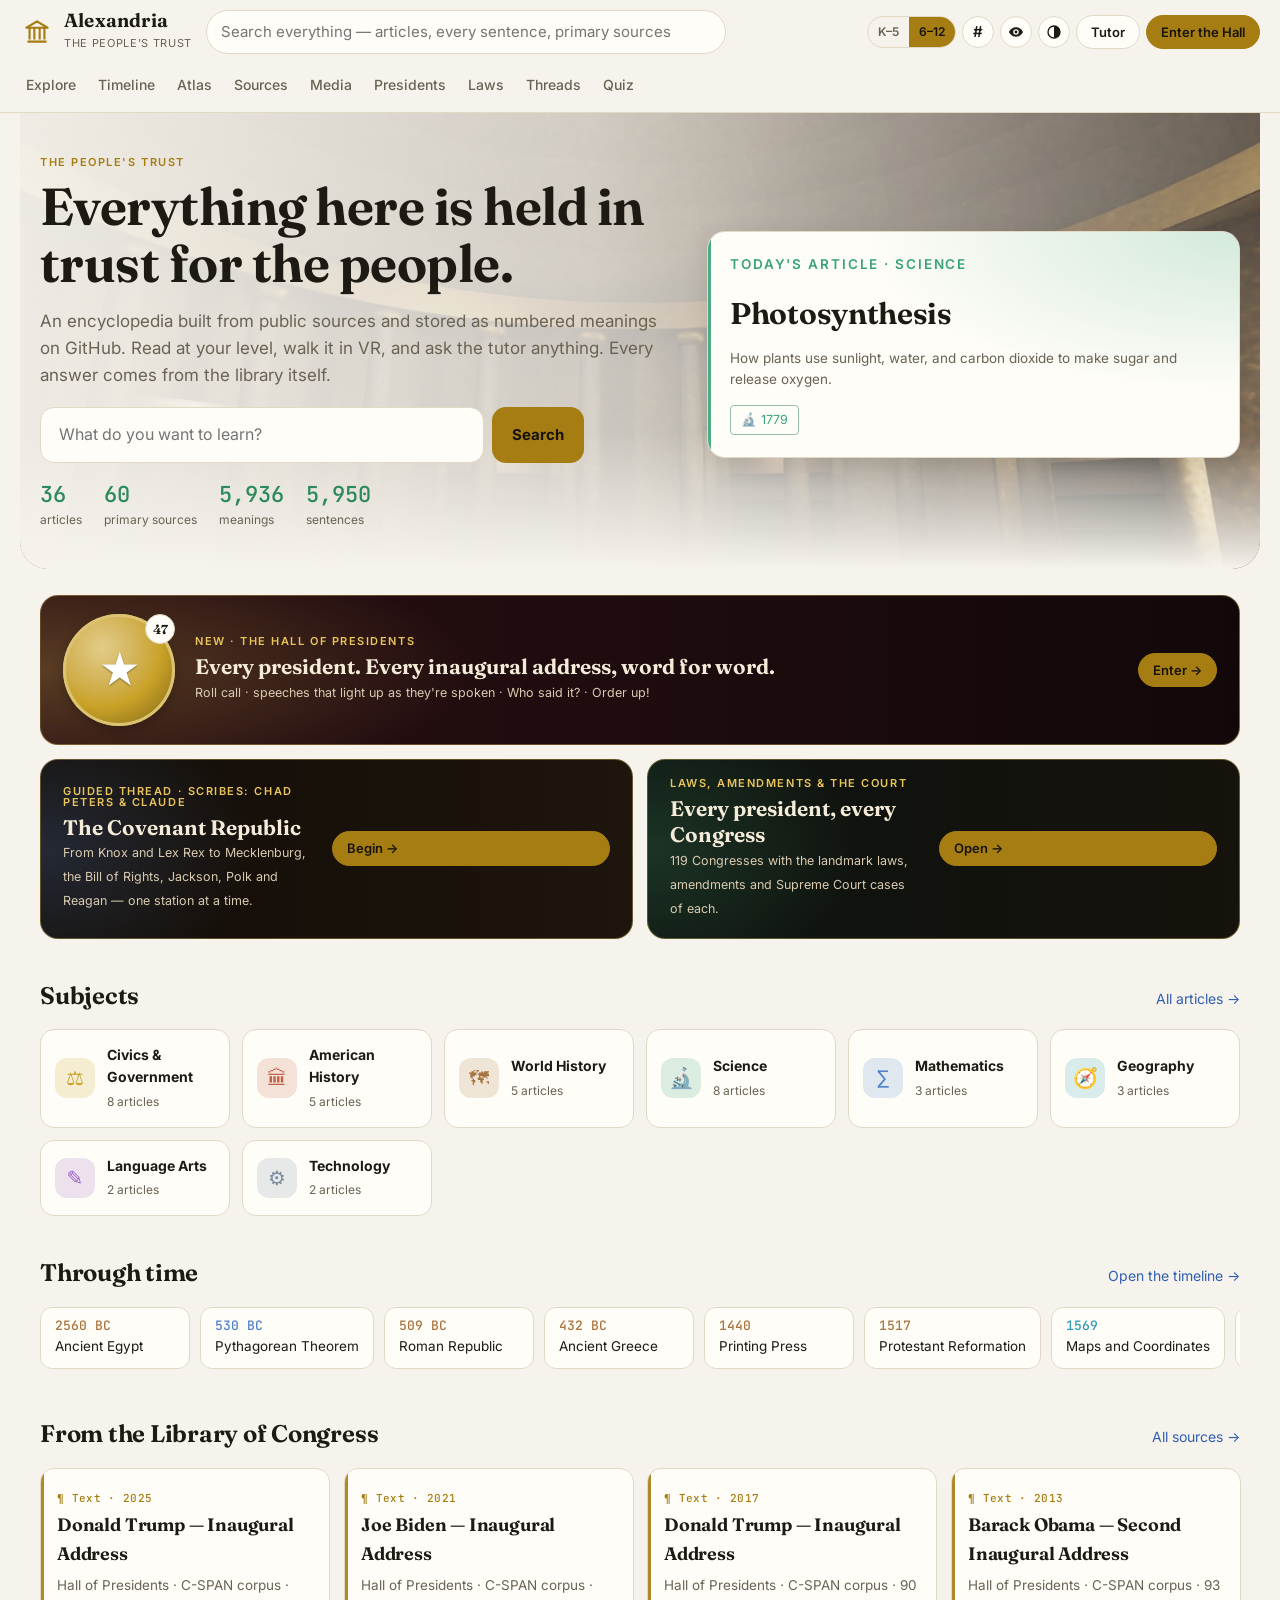
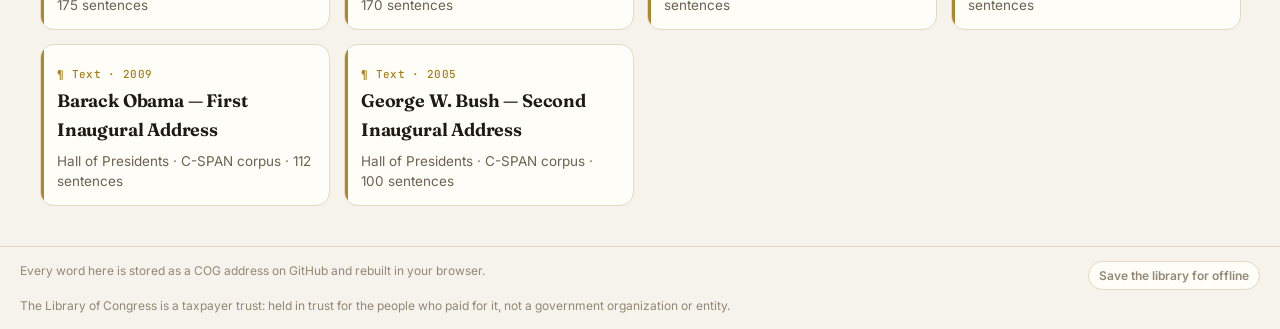
==== commit 32e706ec: "Alexandria: Laws & Congress timelines, Covenant Republic thread, comfort system, offline/installable" ====
--- a/alexandria/index.html
+++ b/alexandria/index.html
@@ -7,8 +7,11 @@
 <meta name="description" content="A modern encyclopedia built entirely from COG numbered meanings on GitHub, with a tutor that answers only from its sources. On PC and in VR.">
 <link rel="preconnect" href="https://fonts.googleapis.com">
 <link rel="preconnect" href="https://fonts.gstatic.com" crossorigin>
-<link href="https://fonts.googleapis.com/css2?family=Fraunces:opsz,wght@9..144,500;9..144,650&family=Inter:wght@400;500;600&family=JetBrains+Mono:wght@400;500&display=swap" rel="stylesheet">
+<link href="https://fonts.googleapis.com/css2?family=Atkinson+Hyperlegible:wght@400;700&family=Fraunces:opsz,wght@9..144,500;9..144,650&family=Inter:wght@400;500;600&family=JetBrains+Mono:wght@400;500&display=swap" rel="stylesheet">
 <link rel="stylesheet" href="app.css">
+<link rel="manifest" href="manifest.webmanifest">
+<meta name="theme-color" content="#0d1016">
+<link rel="apple-touch-icon" href="img/icon-180.png">
 <link rel="icon" href="data:image/svg+xml,%3Csvg xmlns='http://www.w3.org/2000/svg' viewBox='0 0 64 64'%3E%3Crect width='64' height='64' rx='14' fill='%2311151c'/%3E%3Cpath d='M14 50h36M18 46V26M27 46V26M37 46V26M46 46V26M12 24l20-12 20 12z' stroke='%23d4ad3b' stroke-width='4' fill='none' stroke-linejoin='round'/%3E%3C/svg%3E">
 <script type="importmap">
 { "imports": {
@@ -34,6 +37,8 @@
     <a href="#/sources" data-nav="sources">Sources</a>
     <a href="#/media" data-nav="media">Media</a>
     <a href="#/presidents" data-nav="presidents">Presidents</a>
+    <a href="#/civics" data-nav="civics">Laws</a>
+    <a href="#/threads" data-nav="threads">Threads</a>
     <a href="#/quiz" data-nav="quiz">Quiz</a>
   </nav>
   <div class="tools">
@@ -42,6 +47,7 @@
       <button data-level="deeper" title="Explore deeper (6–12)">6–12</button>
     </div>
     <button class="icon" id="nums" title="Show COG numbers" aria-pressed="false">#</button>
+    <button class="icon" id="comfortBtn" title="Comfort: easier on the eyes, steadier in VR"><svg viewBox="0 0 24 24" aria-hidden="true"><path d="M12 5C6.5 5 2.7 9.2 1.5 12c1.2 2.8 5 7 10.5 7s9.3-4.2 10.5-7C21.3 9.2 17.5 5 12 5zm0 11.2A4.2 4.2 0 1 1 12 7.8a4.2 4.2 0 0 1 0 8.4zm0-6.4a2.2 2.2 0 1 0 0 4.4 2.2 2.2 0 0 0 0-4.4z"/></svg></button>
     <button class="icon" id="theme" title="Light / dark"><svg viewBox="0 0 24 24" aria-hidden="true"><path d="M12 2a10 10 0 1 0 0 20 10 10 0 0 0 0-20zm0 2v16a8 8 0 0 1 0-16z"/></svg></button>
     <button class="pill" id="tutorBtn">Tutor</button>
     <button class="pill gold" id="vrBtn" title="Walk the library in VR (or in 3D on this screen)">Enter the Hall</button>
@@ -72,6 +78,7 @@
 
 <footer class="foot">
   <span>Every word here is stored as a COG address on GitHub and rebuilt in your browser.</span>
+  <span class="foot-actions"><button class="pill" id="installBtn" hidden>⤓ Install Alexandria</button><button class="pill" id="offlineBtn">Save the library for offline</button></span>
   <span id="trust"></span>
 </footer>
 <script type="module" src="app.js"></script>
--- a/alexandria/app.css
+++ b/alexandria/app.css
@@ -17,6 +17,75 @@
 :root[data-theme="dark"] { color-scheme: dark; }
 * { box-sizing: border-box; }
 [hidden] { display: none !important; }
+/* ---------- comfort: reading themes, size, spacing, fonts, motion */
+:root[data-reading="sepia"] { --bg: #f4ecd8; --bg2: #ece1c6; --panel: #fbf4e2; --panel2: #f1e6cb; --line: #dccdaa; --ink: #3b2f1e; --muted: #6e5d40; --dim: #8f7c5a; --blue: #7a4f1d; color-scheme: light; }
+:root[data-reading="night"] { --bg: #0b0d12; --bg2: #10141b; --panel: #131821; --panel2: #192030; --line: #232a37; --ink: #d9d6cf; --muted: #9298a2; --dim: #6c7380; color-scheme: dark; }
+:root[data-reading="warm"] { --bg: #120d08; --bg2: #18110a; --panel: #1c140c; --panel2: #241a10; --line: #33261a; --ink: #f0c89a; --muted: #c09a72; --dim: #8f7154;
+  --gold: #e0a453; --gold2: #f0b866; --blue: #e6a76a; --ok: #d6b47e; color-scheme: dark; }
+:root[data-reading="warm"] img, :root[data-reading="warm"] video, :root[data-reading="warm"] .thumb { filter: sepia(.35) saturate(.85) brightness(.9); }
+:root[data-font="sans"] .prose, :root[data-font="sans"] .lm-text { font-family: var(--sans); }
+:root[data-font="easy"] .prose, :root[data-font="easy"] .lm-text, :root[data-font="easy"] body { font-family: "Atkinson Hyperlegible", var(--sans); letter-spacing: .01em; }
+.prose { font-size: calc(19px * var(--read-scale, 1)) !important; line-height: var(--read-leading, 1.75) !important; }
+.prose.young { font-size: calc(21px * var(--read-scale, 1)) !important; }
+.lm-text { font-size: calc(18px * var(--read-scale, 1)); line-height: var(--read-leading, 1.75); }
+:root[data-motion="reduce"] *, :root[data-motion="reduce"] *::before, :root[data-motion="reduce"] *::after { animation: none !important; transition: none !important; scroll-behavior: auto !important; }
+.comfort { position: fixed; z-index: 45; right: 16px; top: 76px; bottom: 16px; width: min(380px, calc(100vw - 32px)); display: flex; flex-direction: column;
+  background: var(--panel); border: 1px solid var(--line); border-radius: 18px; box-shadow: var(--shadow); overflow: hidden; }
+@media (max-width: 760px) { .comfort { inset: 0; width: auto; border-radius: 0; } }
+.cf-body { overflow: auto; padding: 4px 16px 18px; }
+.cf-body h5 { margin: 16px 0 6px; font: 600 11px/1 var(--sans); letter-spacing: .1em; text-transform: uppercase; color: var(--dim); display: flex; justify-content: space-between; }
+.cf-seg { display: flex; flex-wrap: wrap; gap: 4px; margin-bottom: 4px; }
+.cf-seg button { border: 1px solid var(--line); background: var(--panel2); border-radius: 999px; padding: 5px 11px; font-size: 13px; }
+.cf-seg button.on { background: var(--gold); color: #17130a; border-color: var(--gold); }
+.cf-body input[type=range] { width: 100%; accent-color: var(--gold); }
+.eye-break { position: fixed; inset: 0; z-index: 90; display: grid; place-items: center; background: rgba(5,6,8,.72); backdrop-filter: blur(3px); }
+.eye-break > div { background: var(--panel); color: var(--ink); border: 1px solid var(--line); border-radius: 18px; padding: 26px 28px; max-width: 360px; text-align: center; }
+.eye-break b { font: 650 24px var(--serif); }
+.eb-bar { height: 6px; background: var(--panel2); border-radius: 3px; overflow: hidden; margin: 14px 0; }
+.eb-bar i { display: block; height: 100%; width: 100%; background: var(--gold); animation: ebar 20s linear forwards; transform-origin: left; }
+@keyframes ebar { from { transform: scaleX(1); } to { transform: scaleX(0); } }
+
+/* ---------- civics: presidency → Congress → landmarks */
+.civ-hero { padding: 6px 0 4px; }
+.jump { font-size: 14px; color: var(--muted); margin: 6px 0 14px; }
+.jump select { background: var(--panel); border: 1px solid var(--line); border-radius: 8px; padding: 5px 8px; max-width: 100%; }
+.pres-block { border-left: 3px solid var(--gold); padding: 10px 0 12px 16px; margin: 14px 0; scroll-margin-top: 120px; }
+.pres-block.quiet { opacity: .78; }
+.pres-block.founding { border-left-color: #c9a227; }
+.pres-block header { display: flex; align-items: baseline; gap: 12px; flex-wrap: wrap; margin-bottom: 8px; }
+.pb-name { font: 650 20px var(--serif); color: var(--ink); text-decoration: none !important; }
+.pb-name b { font: 500 13px var(--mono); color: var(--gold); margin-right: 6px; }
+.pres-block header small { color: var(--muted); }
+.cg-row { display: grid; grid-template-columns: repeat(auto-fill, minmax(260px, 1fr)); gap: 10px; }
+.cg { background: var(--panel); border: 1px solid var(--line); border-radius: 12px; padding: 10px 12px; }
+.cg-h { font: 600 12px var(--sans); letter-spacing: .04em; color: var(--muted); margin-bottom: 6px; }
+.cg-h small { font-family: var(--mono); color: var(--dim); margin-left: 6px; }
+.cg-empty { color: var(--dim); font-size: 13px; }
+.lms { display: flex; flex-direction: column; gap: 6px; }
+.lm { display: grid; grid-template-columns: 24px 1fr; gap: 0 8px; text-align: left; border: 1px solid var(--line); border-left: 3px solid var(--k); background: var(--panel2);
+  border-radius: 9px; padding: 7px 10px; }
+.lm:hover { border-color: var(--k); }
+.lm span { grid-row: span 2; color: var(--k); font-size: 16px; }
+.lm b { font-size: 14px; line-height: 1.3; }
+.lm small { color: var(--muted); font-size: 12px; }
+.kchip { display: inline-block; font: 600 11px var(--sans); letter-spacing: .06em; text-transform: uppercase; color: var(--k); border: 1px solid var(--k); border-radius: 999px; padding: 2px 9px; }
+.lm-detail { background: var(--panel); border: 1px solid var(--line); border-left: 4px solid var(--k); border-radius: 14px; padding: 18px 20px; margin: 10px 0 6px; }
+.lm-detail h3 { font-size: 24px; margin: 10px 0 4px; }
+/* ---------- guided threads */
+.thread-hero { padding: 30px 28px; border-radius: 20px; color: #f1e6cf; margin-bottom: 16px;
+  background: linear-gradient(90deg, rgba(14,10,6,.92), rgba(14,10,6,.55)), url("img/stair.jpg") center/cover no-repeat, #1a120a; }
+.thread-hero h1 { color: #fff1d2; } .thread-hero .lead, .thread-hero .thread-about { color: #d8c7a6; } .thread-hero .kicker { color: #e9c55a; }
+.thread-about { max-width: 46rem; }
+.thread-nav { position: sticky; top: 64px; z-index: 5; background: color-mix(in srgb, var(--bg) 92%, transparent); padding: 8px 0; }
+.dots { display: flex; gap: 6px; flex-wrap: wrap; }
+.dots button { width: 22px; height: 22px; border-radius: 50%; border: 1px solid var(--line); background: var(--panel); }
+.dots button.on { background: var(--gold); border-color: var(--gold); }
+.station { background: var(--panel); border: 1px solid var(--line); border-radius: 18px; padding: 24px 26px; max-width: 48rem; margin-top: 10px; scroll-margin-top: 110px; }
+.st-date { font: 500 14px var(--mono); color: var(--gold); }
+.station h2 { font-size: 30px; margin: 6px 0 12px; }
+.station-ctl { max-width: 48rem; justify-content: space-between; margin-top: 14px; }
+.thread-banner { background: radial-gradient(60% 140% at 0% 50%, rgba(120,170,255,.18), transparent 60%), linear-gradient(90deg, #120d08, #1e150c) !important; }
+.lmchip { cursor: pointer; }
 html, body { margin: 0; }
 body { background: var(--bg); color: var(--ink); font: 15px/1.6 var(--sans); min-height: 100vh; display: flex; flex-direction: column; }
 a { color: var(--blue); text-decoration: none; }
@@ -56,7 +125,7 @@
 .pill:hover { border-color: var(--gold); }
 .pill.gold { background: var(--gold); color: #17130a; border-color: var(--gold); }
 .pill.gold:hover { background: var(--gold2); }
-@media (max-width: 1180px) {
+@media (max-width: 1560px) {
   .top { flex-wrap: wrap; }
   .nav { order: 4; flex-basis: 100%; overflow-x: auto; scrollbar-width: none; margin: 0 -4px; }
   .nav::-webkit-scrollbar { display: none; }
@@ -71,6 +140,8 @@
 
 main { flex: 1; width: 100%; max-width: 1240px; margin: 0 auto; padding: 26px 20px 40px; outline: none; }
 @media (max-width: 760px) { main { padding: 18px 16px 30px; } }
+.foot-actions { display: flex; gap: 6px; }
+.foot-actions .pill { font-size: 12px; padding: 4px 10px; }
 .foot { display: flex; flex-wrap: wrap; gap: 6px 20px; justify-content: space-between; padding: 14px 20px; border-top: 1px solid var(--line); font-size: 12px; color: var(--dim); }
 
 /* ---------- shared blocks */
@@ -274,6 +345,11 @@
 .hall-banner { display: flex; align-items: center; gap: 20px; margin: 26px 0 0; padding: 18px 22px; border-radius: 18px; text-decoration: none !important; color: #f4ecd8;
   background: radial-gradient(60% 140% at 0% 50%, rgba(233,197,90,.25), transparent 60%), linear-gradient(90deg, #2a0f12, #12080a); border: 1px solid rgba(233,197,90,.35); }
 .hall-banner > span:nth-child(2) { flex: 1; }
+.banner-pair { display: grid; grid-template-columns: 1fr 1fr; gap: 14px; margin-top: 14px; }
+.banner-pair .hall-banner { margin: 0; }
+.banner-pair .hall-banner > span:first-child { flex: 1; }
+.laws-banner { background: radial-gradient(60% 140% at 0% 50%, rgba(80,170,120,.22), transparent 60%), linear-gradient(90deg, #0d130f, #16120c) !important; }
+@media (max-width: 900px) { .banner-pair { grid-template-columns: 1fr; } }
 .hall-banner .kicker { color: #e9c55a; margin-bottom: 6px; }
 .hall-banner b { display: block; font: 650 21px/1.25 var(--serif); }
 .hall-banner small { color: #d9cbb0; }
